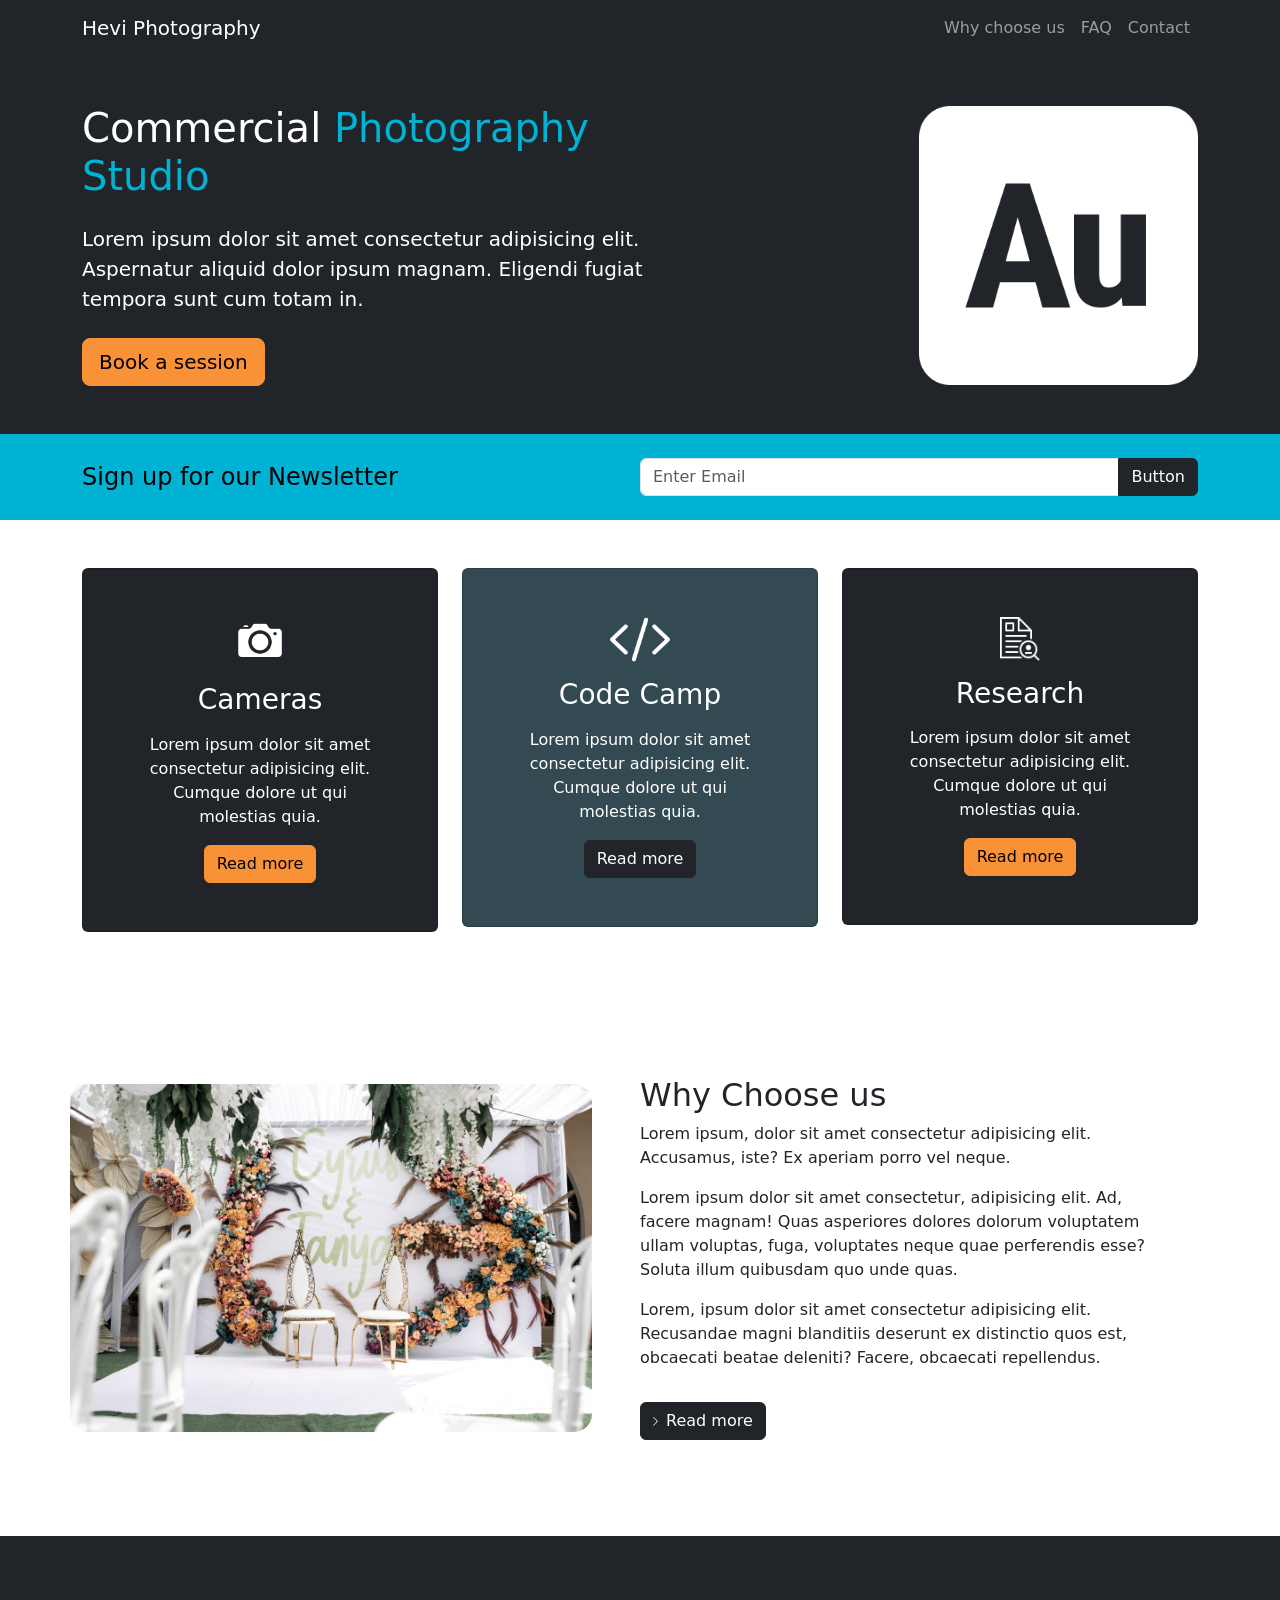
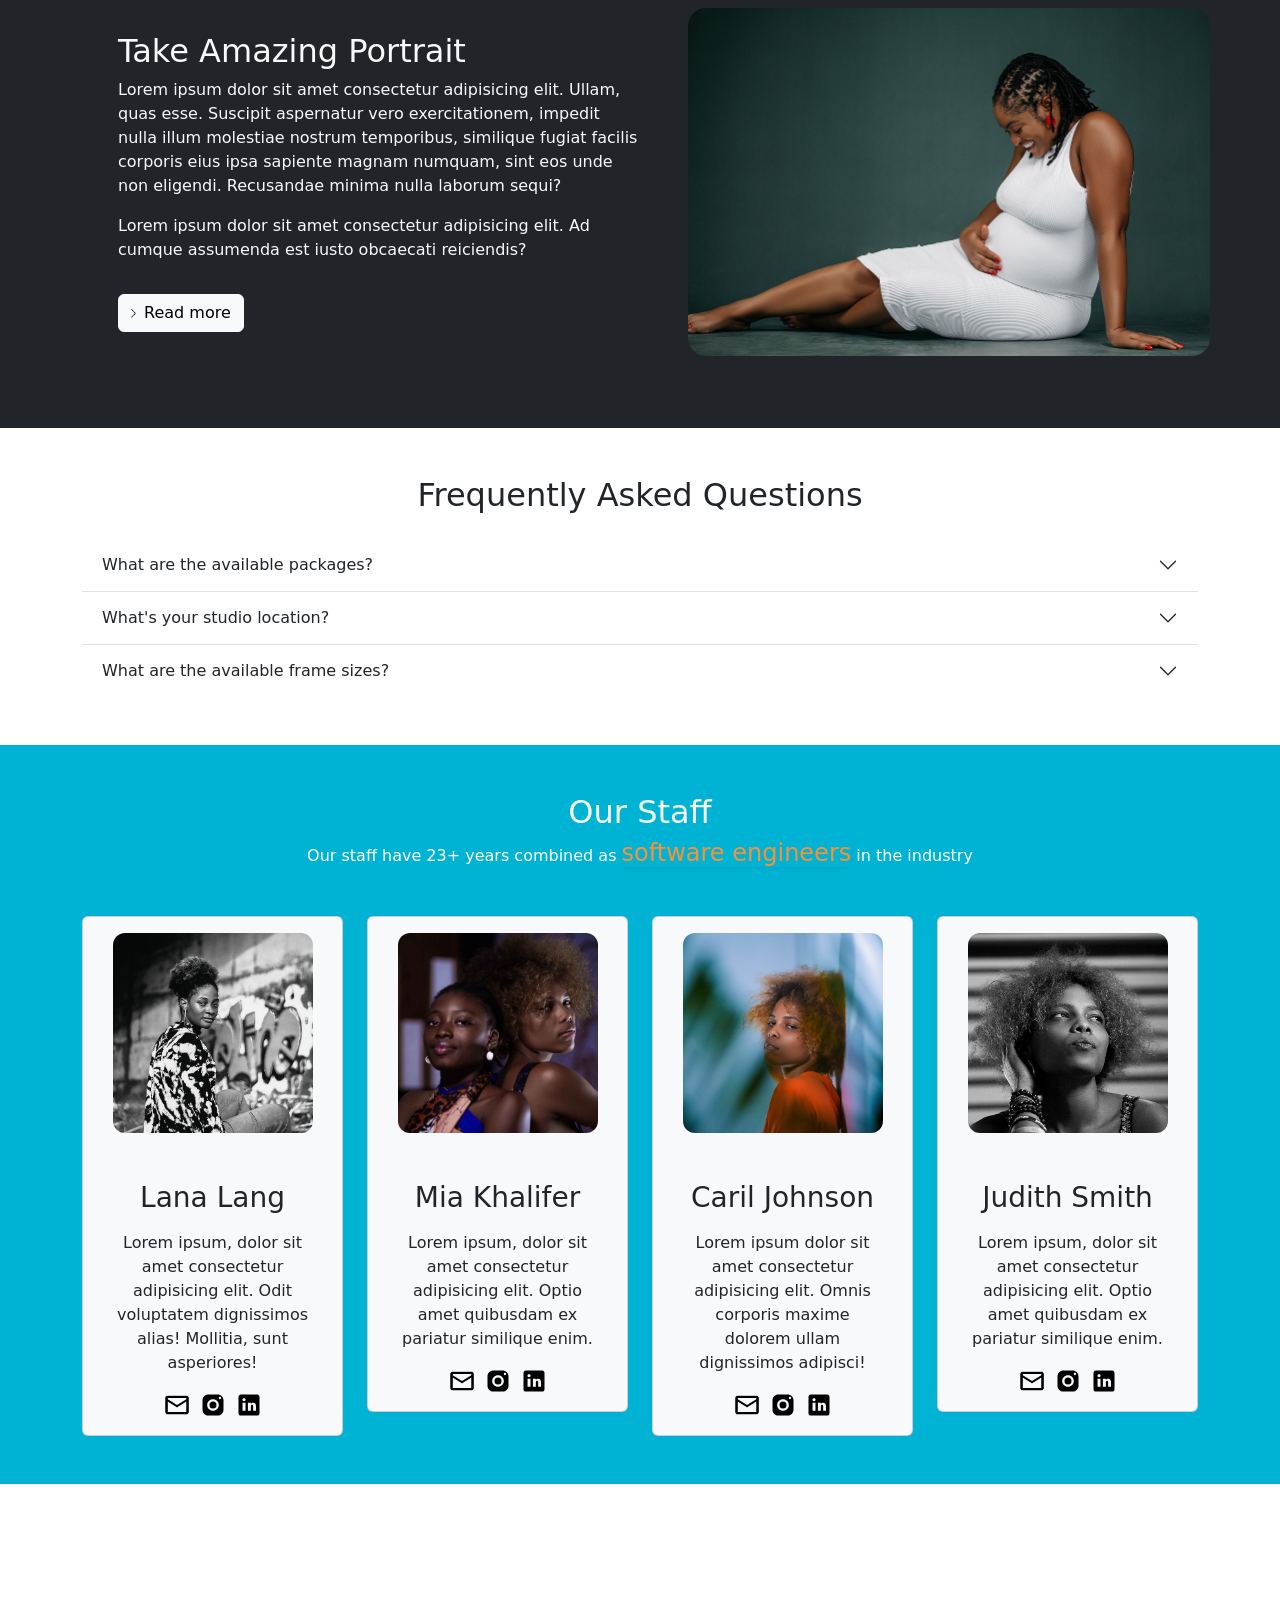
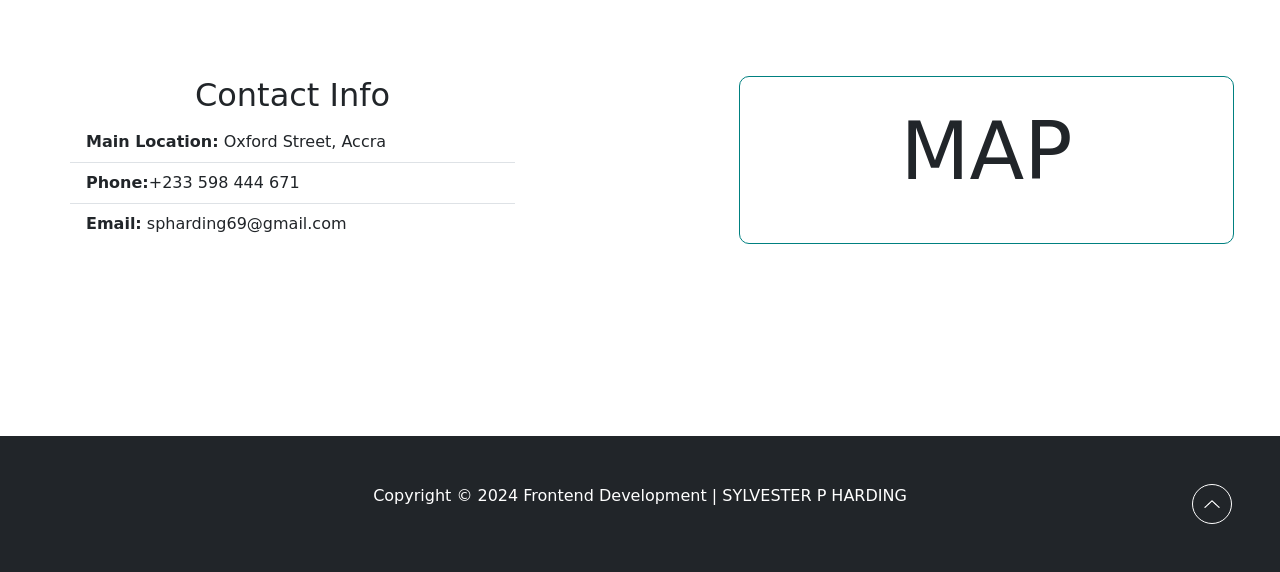
==== index.html @ 00d377b4 "This is the first commit for this site" ====
<!DOCTYPE html>
<html lang="en">
  <head>
    <meta charset="UTF-8" />
    <meta http-equiv="X-UA-Compatible" content="IE=edge" />
    <meta name="viewport" content="width=device-width, initial-scale=1.0" />
    <link rel="stylesheet" href="./css/main.min.css">
    <link rel="stylesheet" href="./style.css" />
    <title>Frontend with Bootstrap</title>
  </head>
  <body>
    <!-- navbar -->
    <nav class="navbar navbar-expand-lg bg-dark navbar-dark sticky-top">
      <div class="container">
        <a href="#" class="navbar-brand">Hevi Photography</a>

        <button
          class="navbar-toggler"
          type="button"
          data-bs-toggle="collapse"
          data-bs-target="#nav-menu"
        >
          <span class="navbar-toggler-icon"></span>
        </button>

        <div class="collapse navbar-collapse" id="nav-menu">
          <ul class="navbar-nav ms-auto">
            <li class="nav-item">
              <a href="#why" class="nav-link">Why choose us</a>
            </li>
            <li class="nav-item">
              <a href="#faq" class="nav-link">FAQ</a>
            </li>
            <li class="nav-item">
              <a href="#contact" class="nav-link">Contact</a>
            </li>
          </ul>
        </div>
      </div>
    </nav>

    <!-- Header -->

    <header class="text-bg-dark p-5 p-w1-0 pt-lg-5 text-center text-sm-start">
      <div class="container ms-auto">
        <div class="d-sm-flex justify-content-between align-items-center">
          <div style="max-width: 630px">
            <h1>
              Commercial
              <span class="text-primary"> Photography Studio </span>
            </h1>

            <p class="lead my-4 pe-lg-5">
              Lorem ipsum dolor sit amet consectetur adipisicing elit.
              Aspernatur aliquid dolor ipsum magnam. Eligendi fugiat tempora
              sunt cum totam in.
            </p>

            <button
              class="btn btn-warning btn-lg"
              data-bs-toggle="modal"
              data-bs-target="#book-a-session"
            >
              Book a session
            </button>
          </div>

          <img
            src="./images/icons8-adobe-audition-w.svg"
            class="img-fluid d-none d-sm-block"
            style="width: 25%"
            alt=""
          />
        </div>
      </div>
    </header>

    <!-- Newsletter -->
    <section class="text-bg-primary p-4">
      <div class="container">
        <div
          class="d-md-flex justify-content-between align-items-center news-wrapper"
        >
          <h4 class="mb-3 mb-md-0">Sign up for our Newsletter</h4>

          <div class="input-group news-input">
            <input type="text" class="form-control" placeholder="Enter Email" />
            <button type="button" class="btn btn-dark">Button</button>
          </div>
        </div>
      </div>
    </section>

    <!-- card with grid display -->
    <section class="p-5">
      <div class="container">
        <div class="row text-center g-4">
          <!-- card 1 -->
          <div class="col-md">
            <div class="card text-bg-dark">
              <div class="class-body text-center py-5 px-3">
                <div class="mb-3">
                  <img
                    src="./images/icons/icons8-camera-90-whi.png"
                    alt=""
                    style="max-width: 50px; height: auto"
                  />
                </div>

                <h3 class="card-title mb-3">Cameras</h3>
                <p class="card-text px-lg-5 px-sm-3">
                  Lorem ipsum dolor sit amet consectetur adipisicing elit.
                  Cumque dolore ut qui molestias quia.
                </p>
                <a href="#" class="btn btn-warning">Read more</a>
              </div>
            </div>
          </div>

          <!-- card 2 -->
          <div class="col-md">
            <div class="card text-bg-secondary">
              <div class="class-body text-center py-5 px-3">
                <div class="mb-3">
                  <img
                    src="./images/icons/icons8-code-96-w.png"
                    alt=""
                    style="max-width: 60px; height: auto"
                  />
                </div>

                <h3 class="card-title mb-3">Code Camp</h3>
                <p class="card-text px-lg-5 px-sm-3">
                  Lorem ipsum dolor sit amet consectetur adipisicing elit.
                  Cumque dolore ut qui molestias quia.
                </p>
                <a href="#" class="btn btn-dark">Read more</a>
              </div>
            </div>
          </div>

          <!-- card 3 -->
          <div class="col-md">
            <div class="card text-bg-dark">
              <div class="class-body text-center py-5 px-3">
                <div class="mb-3">
                  <img
                    src="./images/icons/icons8-research-100-w.png"
                    alt=""
                    style="max-width: 40px; height: auto"
                  />
                </div>

                <h3 class="card-title mb-3">Research</h3>
                <p class="card-text px-lg-5 px-sm-3">
                  Lorem ipsum dolor sit amet consectetur adipisicing elit.
                  Cumque dolore ut qui molestias quia.
                </p>
                <a href="#" class="btn btn-warning">Read more</a>
              </div>
            </div>
          </div>
        </div>
      </div>
    </section>

    <!-- Learn section -->
    <section class="p-5" id="why">
      <div class="container">
        <div class="row align-items-center justify-content-between">
          <div class="col-lg p-0 image-wrapper">
            <img
              src="./images/tanya_cyrus_wedding_photography_by_sylthephotographer-2.jpg"
              style="width: 100%"
              class="image-fluid"
              alt=""
            />
          </div>
          <div class="col-md p-5">
            <h2>Why Choose us</h2>
            <p>
              Lorem ipsum, dolor sit amet consectetur adipisicing elit.
              Accusamus, iste? Ex aperiam porro vel neque.
            </p>
            <p>
              Lorem ipsum dolor sit amet consectetur, adipisicing elit. Ad,
              facere magnam! Quas asperiores dolores dolorum voluptatem ullam
              voluptas, fuga, voluptates neque quae perferendis esse? Soluta
              illum quibusdam quo unde quas.
            </p>
            <p>
              Lorem, ipsum dolor sit amet consectetur adipisicing elit.
              Recusandae magni blanditiis deserunt ex distinctio quos est,
              obcaecati beatae deleniti? Facere, obcaecati repellendus.
            </p>

            <a href="#" class="btn btn-dark mt-3 d-inline-flex">
              <div class="icon-wrapper me-2">
                <img
                  style="width: 100%"
                  class="image-fluid"
                  src="./images/icons/arrow-right-w.png"
                  alt=""
                />
              </div>
              Read more
            </a>
          </div>
        </div>
      </div>
    </section>

    <!-- Another section -->
    <section class="p-5 bg-dark" id="why">
      <div class="container">
        <div class="row align-items-center justify-content-between">
          <div class="col-md p-5 text-light">
            <h2>Take Amazing Portrait</h2>
            <p>
              Lorem ipsum dolor sit amet consectetur adipisicing elit. Ullam,
              quas esse. Suscipit aspernatur vero exercitationem, impedit nulla
              illum molestiae nostrum temporibus, similique fugiat facilis
              corporis eius ipsa sapiente magnam numquam, sint eos unde non
              eligendi. Recusandae minima nulla laborum sequi?
            </p>
            <p>
              Lorem ipsum dolor sit amet consectetur adipisicing elit. Ad cumque
              assumenda est iusto obcaecati reiciendis?
            </p>

            <a href="#" class="btn btn-light mt-3 d-inline-flex">
              <div class="icon-wrapper me-2">
                <img
                  style="width: 100%"
                  class="image-fluid"
                  src="./images/icons/arrow-right.png"
                  alt=""
                />
              </div>
              Read more
            </a>
          </div>

          <div class="col-lg p-0 image-wrapper">
            <img
              src="./images/portrait_photography_by_sylvester_harding-022.jpg"
              style="width: 100%"
              class="image-fluid"
              alt=""
            />
          </div>
        </div>
      </div>
    </section>

    <!-- FAQ -->
    <section id="faq" class="p-5">
      <div class="container">
        <h2 class="text-center mb-4">Frequently Asked Questions</h2>
        <div class="accordion accordion-flush" id="faqAccordion">
          <!-- Item 1 -->
          <div class="accordion-item">
            <h2 class="accordion-header" id="flush-headingOne">
              <button
                type="button"
                class="accordion-button collapsed"
                data-bs-toggle="collapse"
                data-bs-target="#flush-collapseOne"
              >
                What are the available packages?
              </button>
            </h2>

            <div
              class="accordion-collapse collapse"
              id="flush-collapseOne"
              data-bs-parent="#faqAccordion"
            >
              <div class="accordion-body">
                <p>
                  Lorem ipsum dolor sit amet consectetur, adipisicing elit.
                  Veniam, nesciunt sed quia dicta deleniti quo atque! Illo
                  explicabo consectetur placeat adipisci asperiores ipsa aut,
                  quibusdam temporibus? Ad optio harum quas cum nam. Doloribus
                  unde impedit modi consequatur ut a quae, placeat tempora ipsum
                  deserunt sed, earum ab voluptate, cupiditate inventore
                  deleniti provident ea nobis et asperiores? Eligendi
                  laudantium, expedita, cupiditate reiciendis quia, itaque
                  suscipit sunt voluptatem aspernatur distinctio nesciunt vel.
                </p>
              </div>
            </div>
          </div>
          <!-- Item 2 -->
          <div class="accordion-item">
            <h2 class="accordion-header" id="flush-headingTwo">
              <button
                type="button"
                class="accordion-button collapsed"
                data-bs-toggle="collapse"
                data-bs-target="#flush-collapseTwo"
              >
                What's your studio location?
              </button>
            </h2>

            <div
              class="accordion-collapse collapse"
              id="flush-collapseTwo"
              data-bs-parent="#faqAccordion"
            >
              <div class="accordion-body">
                <p>
                  Lorem ipsum dolor sit, amet consectetur adipisicing elit.
                  Natus nobis illum obcaecati dolor delectus enim minima porro,
                  maiores sit, maxime modi suscipit atque expedita quae
                  voluptatem ducimus ea debitis odit culpa tempora voluptate!
                  Fuga suscipit aliquam illum nihil pariatur iure soluta
                  voluptatibus?
                </p>
              </div>
            </div>
          </div>
          <!-- Item 3 -->
          <div class="accordion-item">
            <h2 class="accordion-header" id="flush-headingThree">
              <button
                type="button"
                class="accordion-button collapsed"
                data-bs-toggle="collapse"
                data-bs-target="#flush-collapseThree"
              >
                What are the available frame sizes?
              </button>
            </h2>

            <div
              class="accordion-collapse collapse"
              id="flush-collapseThree"
              data-bs-parent="#faqAccordion"
            >
              <div class="accordion-body">
                <p>Lorem ipsum dolor si</p>
                <p>Lorem ipsum dolor sit amet, con.</p>
                <p>Lorem ipsum dolor</p>
              </div>
            </div>
          </div>
        </div>
      </div>
    </section>

    <!-- Staff -->

    <section class="staff p-5 text-bg-primary">
      <div class="container">
        <h2 class="text-center text-light">Our Staff</h2>

        <p class="text-center text-white mb-5 p-lw">
          Our staff have 23+ years combined as
          <span class="text-warning shadow-sm h4">software engineers</span> in
          the industry
        </p>

        <div class="row g-4">
          <!-- Card 1 -->
          <div class="col-md-6 col-lg-3">
            <div class="card bg-light align-items-center">
              <div
                class="card-body d-flex align-items-center flex-column text-center"
              >
                <div class="staff-image mb-5">
                  <img
                    src="./images/portrait_photography_by_sylvester_harding-055.jpg"
                    class="image-fluid rounded"
                    style="position: relative; top: -50px"
                    alt=""
                  />
                </div>
                <h3 class="card-title mb-3 p-w3">Lana Lang</h3>
                <p class="card-text px-3 p-w3">
                  Lorem ipsum, dolor sit amet consectetur adipisicing elit. Odit
                  voluptatem dignissimos alias! Mollitia, sunt asperiores!
                </p>
                <div class="icon-container d-flex">
                  <a href="#" class="mx-1">
                    <div class="icon">
                      <img src="./images/icons/icons8-email-96.png" alt="" />
                    </div>
                  </a>
                  <a href="#" class="mx-1">
                    <div class="icon">
                      <img src="./images/icons/icons8-instagram.svg" alt="" />
                    </div>
                  </a>
                  <a href="#" class="mx-1">
                    <div class="icon">
                      <img src="./images/icons/icons8-linkedin.svg" alt="" />
                    </div>
                  </a>
                </div>
              </div>
            </div>
          </div>

          <!-- Card 2 -->
          <div class="col-md-6 col-lg-3">
            <div class="card bg-light align-items-center">
              <div
                class="card-body d-flex align-items-center flex-column text-center"
              >
                <div class="staff-image mb-5">
                  <img
                    src="./images/portrait_photography_by_sylvester_harding-35.jpg"
                    class="image-fluid rounded"
                    style="position: relative; top: -20px"
                    alt=""
                  />
                </div>
                <h3 class="card-title mb-3 p-w3">Mia Khalifer</h3>
                <p class="card-text px-3 p-w3">
                  Lorem ipsum, dolor sit amet consectetur adipisicing elit.
                  Optio amet quibusdam ex pariatur similique enim.
                </p>
                <div class="icon-container d-flex">
                  <a href="#" class="mx-1">
                    <div class="icon">
                      <img src="./images/icons/icons8-email-96.png" alt="" />
                    </div>
                  </a>
                  <a href="#" class="mx-1">
                    <div class="icon">
                      <img src="./images/icons/icons8-instagram.svg" alt="" />
                    </div>
                  </a>
                  <a href="#" class="mx-1">
                    <div class="icon">
                      <img src="./images/icons/icons8-linkedin.svg" alt="" />
                    </div>
                  </a>
                </div>
              </div>
            </div>
          </div>

          <!-- Card 3 -->
          <div class="col-md-6 col-lg-3">
            <div class="card bg-light align-items-center">
              <div
                class="card-body d-flex align-items-center flex-column text-center"
              >
                <div class="staff-image mb-5">
                  <img
                    src="./images/portrait_photography_by_sylvester_harding-003.jpg"
                    class="image-fluid rounded"
                    style="position: relative; top: -50px"
                    alt=""
                  />
                </div>
                <h3 class="card-title mb-3 p-w3">Caril Johnson</h3>
                <p class="card-text px-3 p-w3">
                  Lorem ipsum dolor sit amet consectetur adipisicing elit. Omnis
                  corporis maxime dolorem ullam dignissimos adipisci!
                </p>
                <div class="icon-container d-flex">
                  <a href="#" class="mx-1">
                    <div class="icon">
                      <img src="./images/icons/icons8-email-96.png" alt="" />
                    </div>
                  </a>
                  <a href="#" class="mx-1">
                    <div class="icon">
                      <img src="./images/icons/icons8-instagram.svg" alt="" />
                    </div>
                  </a>
                  <a href="#" class="mx-1">
                    <div class="icon">
                      <img src="./images/icons/icons8-linkedin.svg" alt="" />
                    </div>
                  </a>
                </div>
              </div>
            </div>
          </div>

          <!-- Card 4 -->
          <div class="col-md-6 col-lg-3">
            <div class="card bg-light align-items-center">
              <div
                class="card-body d-flex align-items-center flex-column text-center"
              >
                <div class="staff-image mb-5">
                  <img
                    src="./images/portrait_photography_by_sylvester_harding-004.jpg"
                    class="image-fluid rounded"
                    style="position: relative; top: 0px"
                    alt=""
                  />
                </div>
                <h3 class="card-title mb-3 p-w3">Judith Smith</h3>
                <p class="card-text px-3 p-w3">
                  Lorem ipsum, dolor sit amet consectetur adipisicing elit.
                  Optio amet quibusdam ex pariatur similique enim.
                </p>
                <div class="icon-container d-flex">
                  <a href="#" class="mx-1">
                    <div class="icon">
                      <img src="./images/icons/icons8-email-96.png" alt="" />
                    </div>
                  </a>
                  <a href="#" class="mx-1">
                    <div class="icon">
                      <img src="./images/icons/icons8-instagram.svg" alt="" />
                    </div>
                  </a>
                  <a href="#" class="mx-1">
                    <div class="icon">
                      <img src="./images/icons/icons8-linkedin.svg" alt="" />
                    </div>
                  </a>
                </div>
              </div>
            </div>
          </div>
        </div>
      </div>
    </section>

    <!-- contact -->
    <section class="p-5">
      <div class="container p-tb">
        <div class="row g-5" style="gap: 200px">
          <!-- column 1 -->
          <div class="col-md">
            <h2 class="text-center md-4">Contact Info</h2>
            <ul class="list-group list-group-flush">
              <li class="list-group-item">
                <span class="fw-bold">Main Location:</span> Oxford Street, Accra
              </li>
              <li class="list-group-item">
                <span class="fw-bold">Phone:</span>+233 598 444 671
              </li>
              <li class="list-group-item">
                <span class="fw-bold">Email:</span> spharding69@gmail.com
              </li>
            </ul>
          </div>

          <!-- column 2 -->
          <div class="col-md map-container">
            <p class="display-1 p-w1">MAP</p>
          </div>
        </div>
      </div>
    </section>

    <!-- footer -->
    <footer class="p-5 text-bg-dark position-relative text-center">
      <div class="container">
        <p class="p-w1">
          Copyright &copy; 2024 Frontend Development | SYLVESTER P HARDING
        </p>

        <a href="#" class="position-absolute bottom-0 end-0 p-5">
          <div class="icon-up">
            <img
              src="./images/icons/icons8-arrow-up-100-w.png"
              style="width: 40%"
              alt=""
            />
          </div>
        </a>
      </div>
    </footer>

    <div class="modal fade" id="book-a-session" tabindex="1">
      <div class="modal-dialog">
        <div class="modal-content">
          <div class="modal-header">
            <h5 class="modal-title" id="book-a-sessionLabel">Modal title</h5>
            <button
              class="btn-close"
              type="button"
              data-bs-dismiss="modal"
            ></button>
          </div>

          <div class="modal-body">
            <p>Fill out this form and we will get back to you</p>
            <!-- Modal form -->
            <form>
              <div class="mb-3">
                <label for="firstName" class="col-form-label">
                  First Name:
                </label>
                <input
                  type="text"
                  class="form-control"
                  id="first-name"
                  placeholder="Enter first name"
                />
              </div>
              <div class="mb-3">
                <label for="lastName" class="col-form-label">
                  Last Name:
                </label>
                <input
                  type="text"
                  class="form-control"
                  id="last-name"
                  placeholder="Enter last name"
                />
              </div>
              <div class="mb-3">
                <label for="email" class="col-form-label"> Email: </label>
                <input
                  type="text"
                  class="form-control"
                  id="first-name"
                  placeholder="Enter email"
                />
              </div>
              <div class="mb-3">
                <label for="phone" class="col-form-label"> Phone: </label>
                <input
                  type="text"
                  class="form-control"
                  id="first-name"
                  placeholder="Enter phone number"
                />
              </div>
            </form>
          </div>
          <div class="modal-footer">
            <button class="btn btn-primary" type="submit">Submit</button>
            <button
              class="btn btn-secondary"
              type="button"
              data-bs-dismiss="modal"
            >
              Close
            </button>
          </div>
        </div>
      </div>
    </div>

    <script src="./node_modules/bootstrap/dist/js/bootstrap.bundle.js"></script>
  </body>
</html>
---- style.css ----
/* Utility classes */
.p-w1 {
    font-weight: 100;
}
.p-w3 {
    font-weight: 300;
}
.p-w5 {
    font-weight: 500;
}
.p-tb {
    padding: 9rem 0 ;
}

img {
    width: 100%;
    height: auto;
}
@media(min-width: 768px) {
    .news-input {
        width: 50%;
    }
}

@media(min-width: 992px) {

    .image-wrapper {
        border-radius: 18px;
        overflow: hidden;
    }
}

@media(max-width: 768px) {
    .news-wrapper {
        display: flex;
        flex-direction: column;
        justify-content: center;
    }
}

.icon-wrapper {
    width:5px;
}

.icon-up {
    width:40px;
    height: 40px;
    justify-content: center;
    display: flex;
    align-items: center;
    border: 1px solid white;
    border-radius: 50%;
    transition: 0.3s ease-in-out;
}

.icon-up:hover {
    background-color: rgba(128, 128, 128, 1);
}
.icon {
    width:28px;
}

.staff-image {
    max-width: 200px;
    height: 200px;
    overflow: hidden;
    border-radius: 12px;
}

.map-container {
    align-items: center;
    display: flex;
    justify-content: center;
    border-radius: 10px;
    border: 1px solid teal;
}
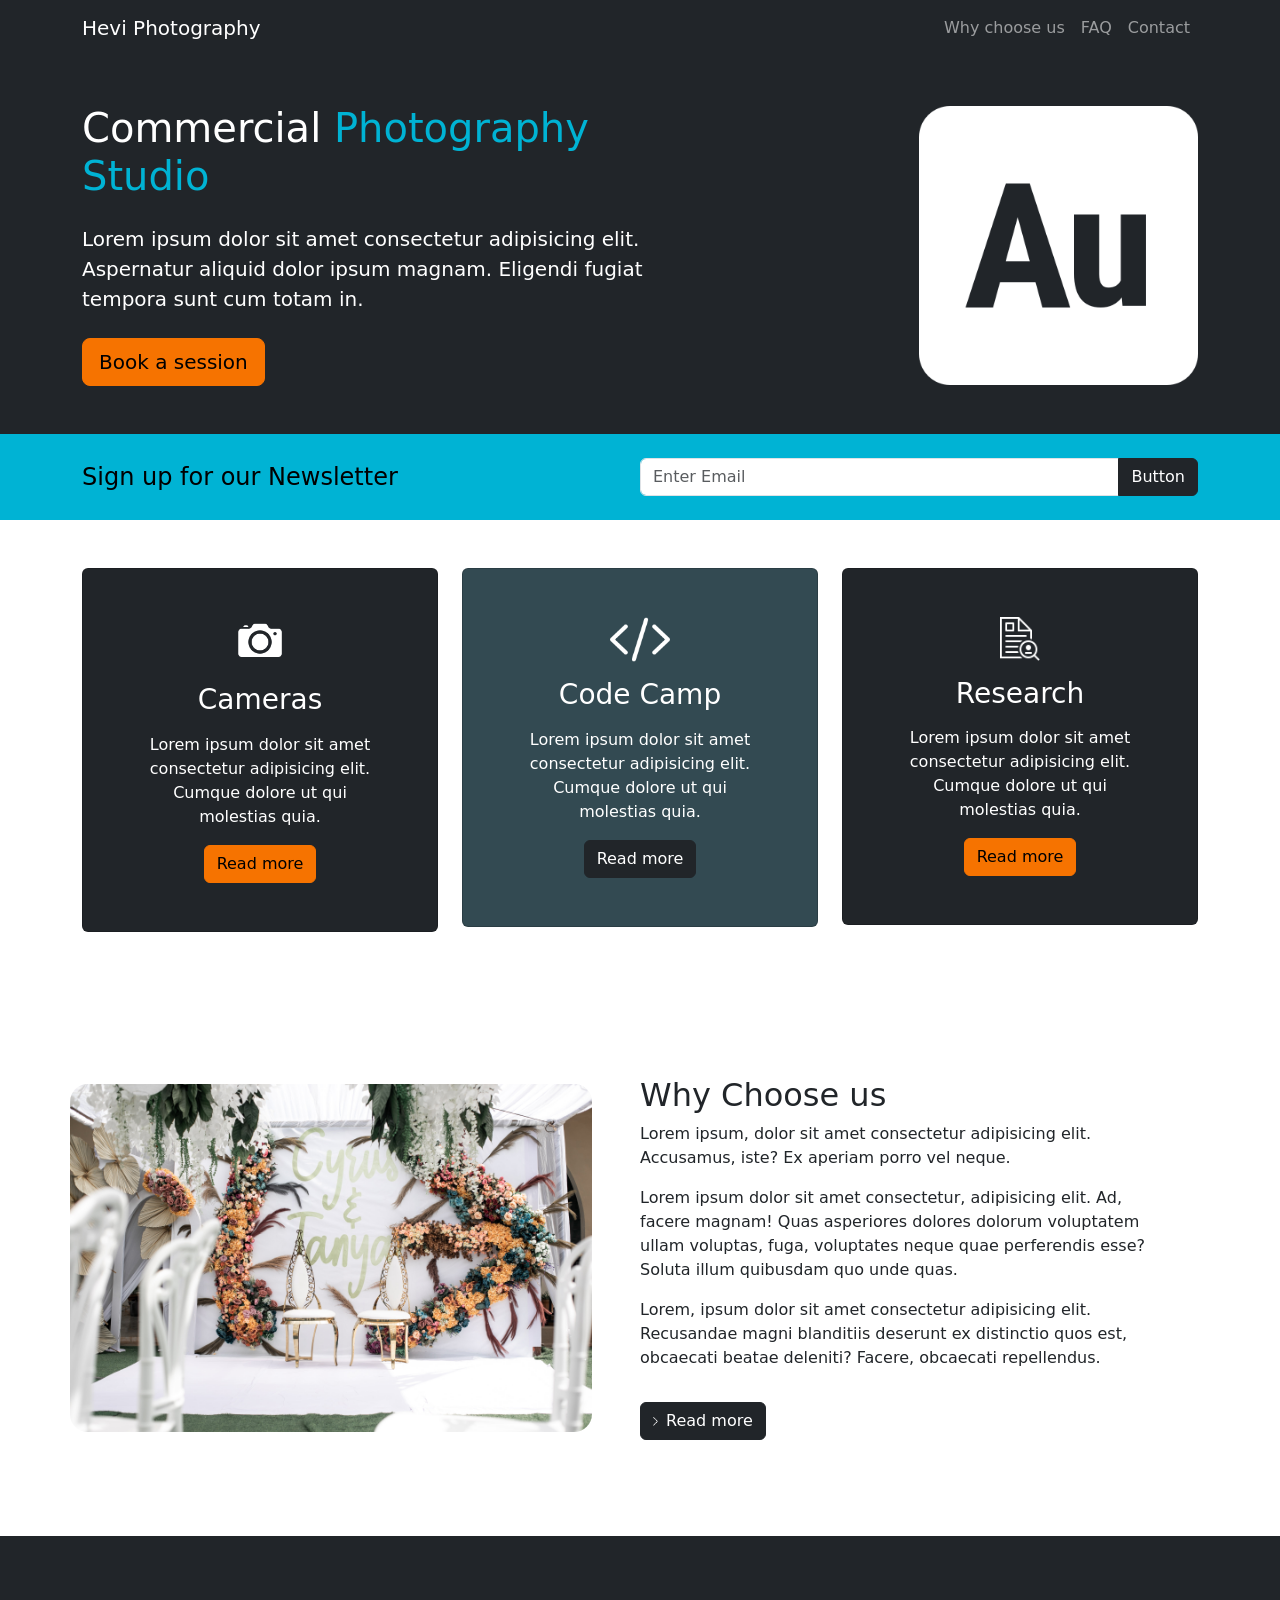
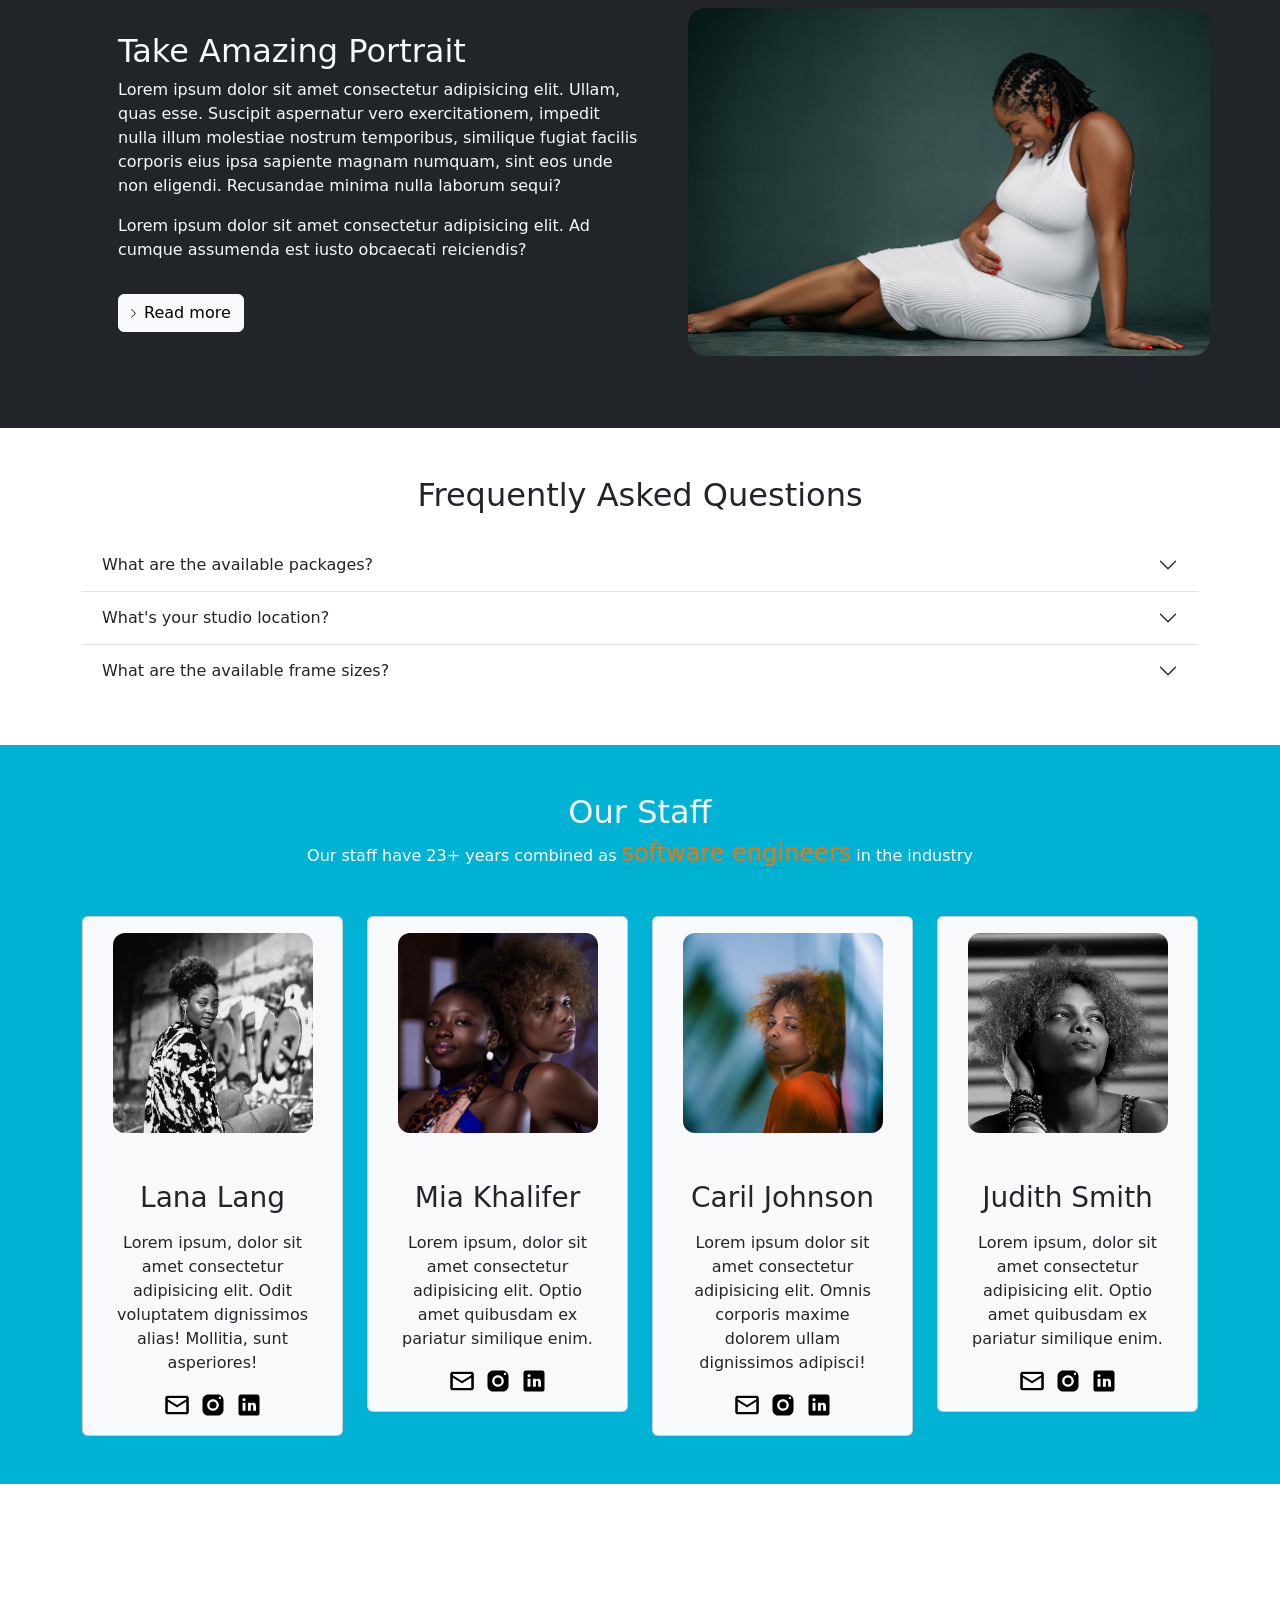
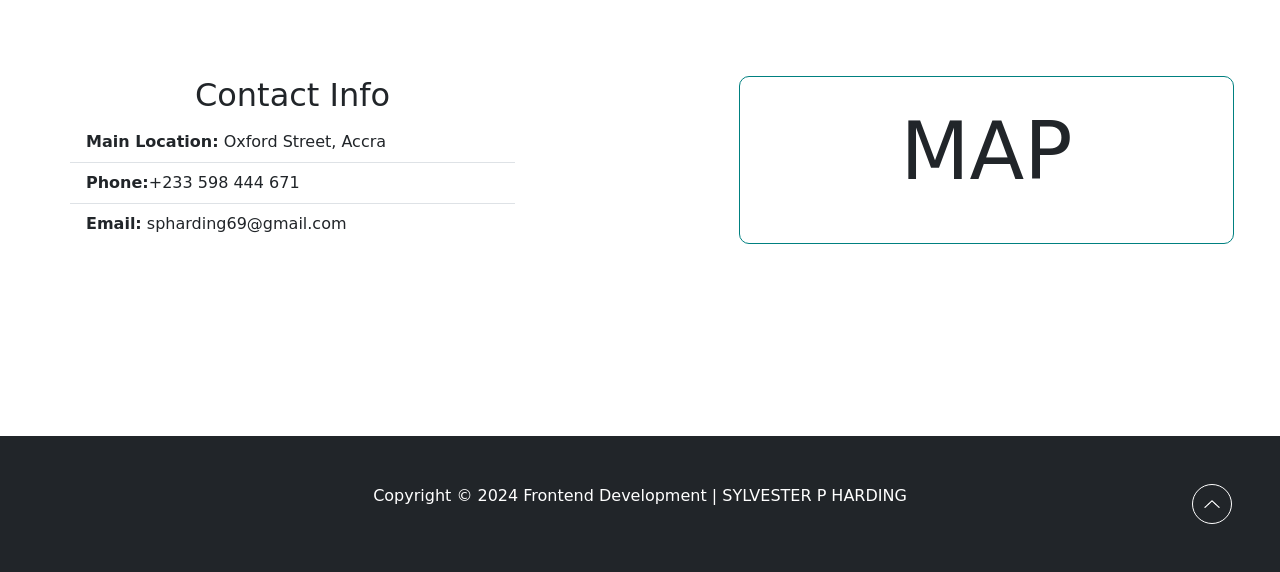
==== commit 9ed1bc54: "Changed the hue of the warning color" ====
--- a/index.html
+++ b/index.html
@@ -4,7 +4,7 @@
     <meta charset="UTF-8" />
     <meta http-equiv="X-UA-Compatible" content="IE=edge" />
     <meta name="viewport" content="width=device-width, initial-scale=1.0" />
-    <link rel="stylesheet" href="./css/main.min.css">
+    <link rel="stylesheet" href="./css/main.min.css" />
     <link rel="stylesheet" href="./style.css" />
     <title>Frontend with Bootstrap</title>
   </head>
